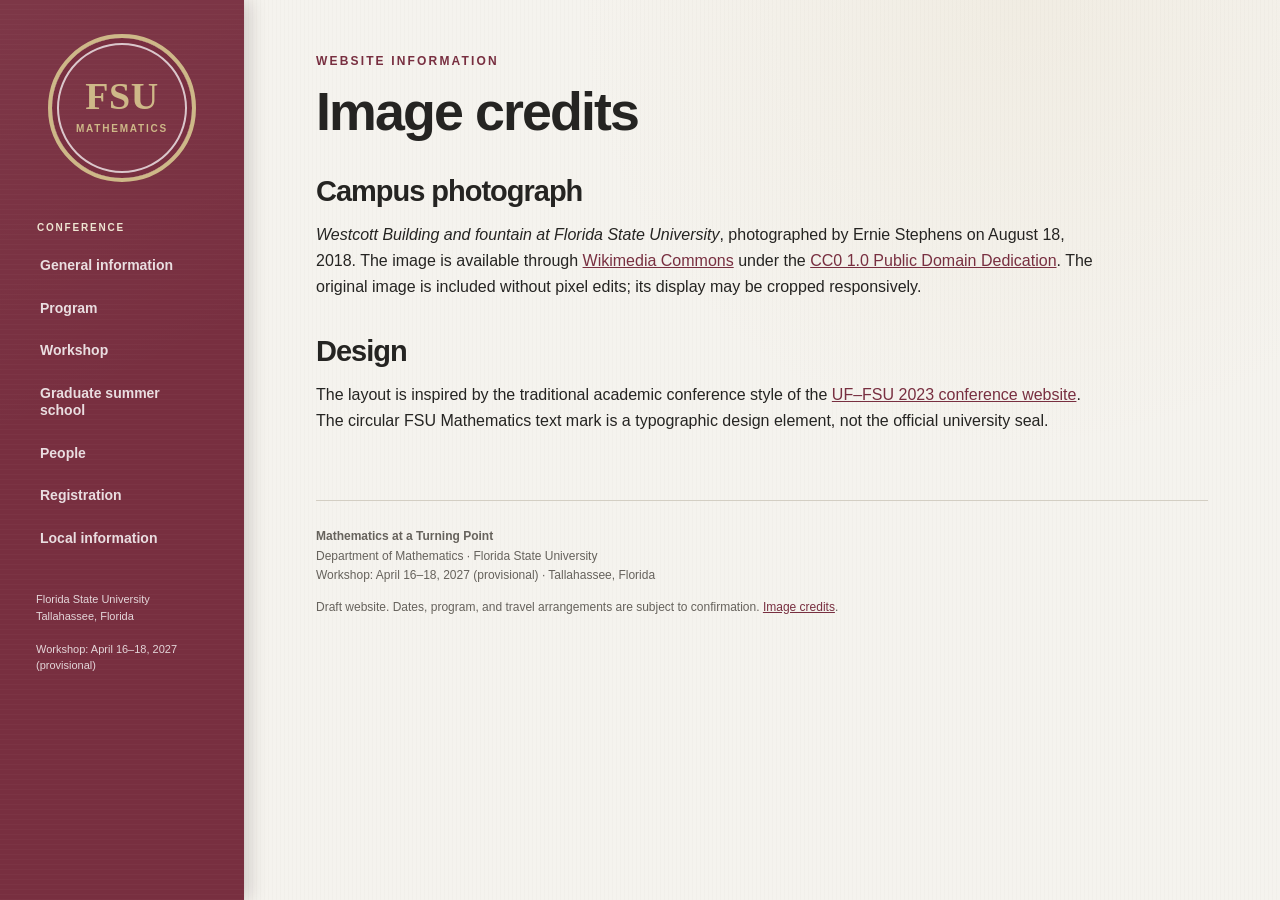
==== credits.html @ 9408c79f "Add files via upload" ====
<!doctype html>
<html lang="en">
<head>
<meta charset="utf-8">
<meta name="viewport" content="width=device-width,initial-scale=1">
<meta name="theme-color" content="#782f40">
<meta name="description" content="Image credits for Mathematics at a Turning Point, an AI and mathematics conference at Florida State University, Workshop: April 16–18, 2027 (provisional).">
<title>Image credits | Mathematics at a Turning Point</title>
<link rel="icon" href="favicon.svg" type="image/svg+xml">
<link rel="stylesheet" href="style.css">
<script src="script.js" defer>
</script>
</head>
<body>
<a class="skip-link" href="#main">Skip to content</a>
<aside class="sidebar" aria-label="Conference navigation">
<a class="mark" href="index.html" aria-label="Conference home">
<div>
<strong>FSU</strong>
<span>Mathematics</span>
</div>
</a>
<p class="nav-label">Conference</p>
<nav aria-label="Main navigation">
<a href="index.html">General information</a>
<a href="program.html">Program</a>
<a href="workshop.html">Workshop</a>
<a href="school.html">Graduate summer school</a>
<a href="participants.html">People</a>
<a href="registration.html">Registration</a>
<a href="local.html">Local information</a>
</nav>
<div class="sidebar-foot">Florida State University<br>Tallahassee, Florida<br>
<br>Workshop: April 16–18, 2027 (provisional)</div>
</aside>
<header class="mobile-head">
<a href="index.html">Mathematics at a Turning Point</a>
<button id="menu" aria-expanded="false" aria-controls="mobile-nav" type="button">Menu</button>
</header>
<nav class="mobile-nav" id="mobile-nav" aria-label="Mobile navigation">
<a href="index.html">General information</a>
<a href="program.html">Program</a>
<a href="workshop.html">Workshop</a>
<a href="school.html">Graduate summer school</a>
<a href="participants.html">People</a>
<a href="registration.html">Registration</a>
<a href="local.html">Local information</a>
</nav>
<main id="main" tabindex="-1">
<div class="page">
<article>
<p class="eyebrow">Website information</p>
<h1>Image credits</h1>
<h2 class="subheading">Campus photograph</h2>
<p>
<em>Westcott Building and fountain at Florida State University</em>, photographed by Ernie Stephens on August 18, 2018. The image is available through <a href="https://commons.wikimedia.org/wiki/File:Westcott_Building_and_fountain_at_Florida_State_University.jpg">Wikimedia Commons</a> under the <a href="https://creativecommons.org/publicdomain/zero/1.0/">CC0 1.0 Public Domain Dedication</a>. The original image is included without pixel edits; its display may be cropped responsively.</p>
<h2 class="subheading">Design</h2>
<p>The layout is inspired by the traditional academic conference style of the <a href="https://www.math.fsu.edu/~bauer/UF-FSU23/">UF–FSU 2023 conference website</a>. The circular FSU Mathematics text mark is a typographic design element, not the official university seal.</p>
</article>
<footer>
<strong>Mathematics at a Turning Point</strong>
<br>Department of Mathematics · Florida State University<br>Workshop: April 16–18, 2027 (provisional) · Tallahassee, Florida<p>Draft website. Dates, program, and travel arrangements are subject to confirmation. <a href="credits.html">Image credits</a>.</p>
</footer>
</div>
</main>
</body>
</html>
---- style.css ----
:root {
  --g:#782f40;
  --gd:#4f1c29;
  --gold:#ceb888;
  --paper:#f5f3ee;
  --ink:#252422;
  --muted:#66625c;
  --line:#d3cec3;
  --side:244px
}
* {
  box-sizing:border-box
}
html {
  scroll-behavior:smooth
}
body {
  margin:0;
  color:var(--ink);
  background:radial-gradient(circle at 80% 0%,rgba(206,184,136,.11),transparent 28rem),repeating-linear-gradient(90deg,rgba(70,60,45,.018) 0,rgba(70,60,45,.018) 1px,transparent 1px,transparent 4px),var(--paper);
  font-family:Arial,Helvetica,sans-serif;
  line-height:1.62
}
.sidebar {
  position:fixed;
  inset:0 auto 0 0;
  z-index:20;
  width:var(--side);
  overflow-y:auto;
  padding:34px 24px 28px;
  color:#fff;
  background:linear-gradient(155deg,rgba(255,255,255,.04),transparent 45%),repeating-linear-gradient(0deg,rgba(255,255,255,.025) 0,rgba(255,255,255,.025) 1px,transparent 1px,transparent 5px),var(--g);
  box-shadow:4px 0 18px rgba(37,16,21,.2)
}
.mark {
  display:grid;
  width:148px;
  height:148px;
  margin:0 auto 38px;
  place-items:center;
  border:4px solid var(--gold);
  border-radius:50%;
  box-shadow:inset 0 0 0 5px var(--g),inset 0 0 0 7px rgba(255,255,255,.72);
  color:var(--gold);
  text-align:center;
  letter-spacing:.04em
}
.mark strong {
  display:block;
  font:700 38px/.92 Georgia,serif
}
.mark span {
  display:block;
  margin-top:7px;
  font-size:10px;
  font-weight:700;
  letter-spacing:.18em;
  text-transform:uppercase
}
.nav-label {
  margin:0 0 11px 13px;
  color:var(--gold);
  font-size:10px;
  font-weight:800;
  letter-spacing:.18em;
  text-transform:uppercase
}
nav {
  display:grid;
  gap:5px
}
.sidebar nav a {
  display:block;
  padding:10px 13px;
  border-left:3px solid transparent;
  color:rgba(255,255,255,.84);
  font-size:14px;
  font-weight:700;
  line-height:1.25;
  text-decoration:none;
  transition:.18s ease
}
.sidebar nav a:hover,.sidebar nav a.active {
  border-left-color:var(--gold);
  background:rgba(255,255,255,.08);
  color:#fff
}
.sidebar-foot {
  margin:34px 12px 0;
  color:rgba(255,255,255,.62);
  font-size:11px;
  line-height:1.5
}
.mobile-head {
  display:none
}
main {
  margin-left:var(--side)
}
.page {
  width:min(100%,1120px);
  padding:66px 72px 80px
}
section {
  scroll-margin-top:24px;
  padding:0 0 76px
}
.eyebrow {
  margin:0 0 12px;
  color:var(--g);
  font-size:12px;
  font-weight:800;
  letter-spacing:.18em;
  text-transform:uppercase
}
h1,h2,h3 {
  margin-top:0;
  font-family:"Arial Narrow","Aptos Narrow",Arial,sans-serif;
  line-height:1.05
}
h1 {
  max-width:900px;
  margin-bottom:24px;
  font-size:clamp(46px,6.2vw,82px);
  font-weight:800;
  letter-spacing:-.045em
}
h2 {
  margin-bottom:26px;
  font-size:clamp(33px,4.4vw,52px);
  letter-spacing:-.035em
}
h3 {
  margin-bottom:9px;
  font-size:22px;
  letter-spacing:-.015em
}
p {
  max-width:790px
}
.lede {
  margin:0 0 25px;
  color:#55514a;
  font:21px/1.55 Georgia,"Times New Roman",serif
}
.date-line {
  margin:24px 0 7px;
  color:var(--g);
  font-size:20px;
  font-weight:800
}
.place-line {
  margin:0 0 30px;
  color:var(--muted);
  font-size:16px
}
.hero-art {
  position:relative;
  min-height:390px;
  margin:35px 0 34px;
  overflow:hidden;
  border:1px solid #c9c1b0;
  background:#d8c7a5;
  box-shadow:0 14px 35px rgba(57,43,29,.15)
}
.hero-art svg {
  display:block;
  width:100%;
  height:100%;
  min-height:390px
}
.hero-caption {
  position:absolute;
  right:20px;
  bottom:18px;
  padding:7px 11px;
  color:#fff;
  background:rgba(43,21,28,.75);
  font-size:11px;
  letter-spacing:.08em;
  text-transform:uppercase
}
.notice {
  max-width:790px;
  padding:18px 21px;
  border-left:4px solid var(--gold);
  background:rgba(255,255,255,.53)
}
.grid {
  display:grid;
  grid-template-columns:repeat(2,minmax(0,1fr));
  gap:20px
}
.card {
  padding:24px;
  border-top:4px solid var(--g);
  background:rgba(255,255,255,.55);
  box-shadow:0 7px 20px rgba(41,35,29,.06)
}
.card p {
  margin-bottom:0;
  color:#5a5650;
  font-size:15px
}
.phase-number {
  display:inline-grid;
  width:32px;
  height:32px;
  margin-bottom:15px;
  place-items:center;
  border-radius:50%;
  color:#fff;
  background:var(--g);
  font-weight:800
}
.table-wrap {
  overflow-x:auto;
  border:1px solid var(--line);
  background:rgba(255,255,255,.58)
}
table {
  width:100%;
  min-width:720px;
  border-collapse:collapse;
  font-size:14px;
  line-height:1.4
}
th,td {
  padding:13px 14px;
  border-bottom:1px solid var(--line);
  text-align:left;
  vertical-align:top
}
th {
  color:#fff;
  background:var(--g);
  font-size:12px;
  letter-spacing:.05em;
  text-transform:uppercase
}
tr:last-child td {
  border-bottom:0
}
tbody tr:nth-child(even) {
  background:rgba(206,184,136,.13)
}
td:first-child {
  width:110px;
  white-space:nowrap;
  font-weight:700
}
.program-note {
  margin:13px 0 0;
  color:var(--muted);
  font-size:13px;
  font-style:italic
}
.day-grid {
  display:grid;
  grid-template-columns:repeat(3,minmax(0,1fr));
  gap:16px
}
.day {
  min-height:250px;
  padding:24px;
  color:#fff;
  background:var(--g)
}
.day:nth-child(2) {
  background:var(--gd)
}
.day:nth-child(3) {
  color:var(--ink);
  background:var(--gold)
}
.day-label {
  margin-bottom:28px;
  font-size:11px;
  font-weight:800;
  letter-spacing:.15em;
  text-transform:uppercase;
  opacity:.78
}
.day h3 {
  font-size:27px
}
.day p {
  font-size:14px;
  line-height:1.55;
  opacity:.9
}
.timeline {
  position:relative;
  margin:30px 0 0 8px;
  padding-left:35px;
  border-left:2px solid var(--gold)
}
.moment {
  position:relative;
  margin:0 0 28px
}
.moment:before {
  position:absolute;
  top:4px;
  left:-43px;
  width:14px;
  height:14px;
  border:4px solid var(--paper);
  border-radius:50%;
  background:var(--g);
  content:""
}
.moment strong {
  display:block;
  color:var(--g)
}
.people {
  display:grid;
  grid-template-columns:repeat(3,minmax(0,1fr));
  gap:15px
}
.person {
  padding:20px;
  border:1px solid var(--line);
  background:rgba(255,255,255,.46)
}
.person strong {
  display:block;
  color:var(--g);
  font-size:17px
}
.person span {
  color:var(--muted);
  font-size:13px
}
.group-title {
  margin:34px 0 14px;
  font-size:13px;
  letter-spacing:.12em;
  text-transform:uppercase
}
.cta {
  display:flex;
  align-items:center;
  justify-content:space-between;
  gap:22px;
  padding:28px 30px;
  color:#fff;
  background:var(--g)
}
.cta h3 {
  margin-bottom:5px
}
.cta p {
  margin:0;
  color:rgba(255,255,255,.78);
  font-size:14px
}
.badge {
  flex:0 0 auto;
  padding:10px 14px;
  border:1px solid var(--gold);
  color:var(--gold);
  font-size:11px;
  font-weight:800;
  letter-spacing:.12em;
  text-transform:uppercase
}
footer {
  margin-top:10px;
  padding-top:26px;
  border-top:1px solid var(--line);
  color:var(--muted);
  font-size:12px
}

@media(max-width:880px) {
  :root {
  --side:0px
}
.sidebar {
  display:none
}
.mobile-head {
  position:sticky;
  top:0;
  z-index:30;
  display:flex;
  align-items:center;
  justify-content:space-between;
  padding:12px 18px;
  color:#fff;
  background:var(--g);
  box-shadow:0 2px 12px rgba(0,0,0,.17)
}
.mobile-head strong {
  font-size:14px
}
.mobile-head button {
  border:1px solid rgba(255,255,255,.45);
  color:#fff;
  background:transparent;
  padding:7px 10px;
  font:inherit
}
.mobile-nav {
  display:none;
  position:fixed;
  inset:50px 0 auto;
  z-index:29;
  padding:12px;
  background:var(--gd)
}
.mobile-nav.open {
  display:grid
}
.mobile-nav a {
  padding:9px 8px;
  color:#fff;
  font-size:13px;
  font-weight:700;
  text-decoration:none
}
main {
  margin-left:0
}
.page {
  padding:42px 26px 60px
}
.people {
  grid-template-columns:repeat(2,minmax(0,1fr))
}

}
@media(max-width:650px) {
  .page {
  padding-inline:20px
}
h1 {
  font-size:46px
}
.hero-art,.hero-art svg {
  min-height:285px
}
.grid,.day-grid,.people {
  grid-template-columns:1fr
}
.day {
  min-height:0
}
.cta {
  align-items:flex-start;
  flex-direction:column
}

}
@media(prefers-reduced-motion:reduce) {
  html {
  scroll-behavior:auto
}
* {
  transition:none!important
}

}


/* Latest program-summary overview and follow-up table. */
.event-facts {
  margin: 28px 0;
  border-top: 1px solid var(--line);
  border-bottom: 1px solid var(--line);
}
.event-facts > div {
  display: grid;
  grid-template-columns: 165px 1fr;
  gap: 16px;
  padding: 14px 0;
}
.event-facts > div + div { border-top: 1px solid var(--line); }
.event-facts strong { color: var(--g); }
.event-facts span { font-size: 14px; }
.follow-up-table { min-width: 530px; }
.follow-up-table tbody th {
  width: 190px;
  color: var(--ink);
  background: transparent;
  font-size: 14px;
  letter-spacing: normal;
  text-transform: none;
}
@media (max-width: 650px) {
  .event-facts > div { grid-template-columns: 1fr; gap: 3px; }
}
/* Multi-page layout additions. All assets and links work from a subdirectory. */
.mobile-nav {
  display:none
}
.mark {
  text-decoration:none
}
main {
  min-height:100vh
}
article {
  padding-bottom:40px
}
.page {
  padding-top:52px;
  max-width:1120px
}
h1 {
  font-size:clamp(40px,4.2vw,62px);
  letter-spacing:-.035em
}
h2.subheading {
  font-size:29px;
  margin:36px 0 16px
}
.campus-photo,.math-photo {
  margin:30px 0
}
.campus-photo img,.math-photo img {
  display:block;
  width:100%;
  height:auto;
  border:1px solid var(--line)
}
.campus-photo img {
  aspect-ratio:1.9;
  object-fit:cover;
  object-position:center 40%
}
figcaption {
  margin-top:8px;
  font-size:11px;
  color:var(--muted);
  line-height:1.5
}
.math-photo {
  margin-top:38px
}
.page-links {
  display:flex;
  flex-wrap:wrap;
  gap:12px 28px;
  margin:24px 0
}
.page-links a,a {
  color:var(--g)
}
.page-links a {
  font-weight:700
}
.sidebar .mark {
  color:var(--gold)
}
.table-wrap {
  max-width:100%
}
.school-table {
  min-width:630px
}
.school-table tbody th {
  width:145px;
  background:transparent;
  color:var(--ink);
  font-size:14px;
  text-transform:none;
  letter-spacing:normal
}
.school-table td:first-child {
  width:auto;
  white-space:normal
}
.school-table caption {
  text-align:left;
  padding:12px 14px;
  color:var(--muted);
  font-size:13px
}
.skip-link {
  position:fixed;
  top:-80px;
  left:15px;
  z-index:100;
  padding:10px 16px;
  background:#fff;
  border:2px solid var(--g)
}
.skip-link:focus {
  top:12px
}
a:focus-visible,button:focus-visible {
  outline:3px solid #aa863b;
  outline-offset:4px
}
.mobile-head a {
  color:#fff;
  text-decoration:none;
  font-weight:700;
  font-size:14px
}
.mobile-nav a[aria-current=page] {
  border-left:3px solid var(--gold)
}
footer p {
  margin-bottom:0
}
.nav-label {
  color:#eee5d2
}
.badge {
  color:#fff
}
.sidebar-foot {
  color:#e4d6d9
}

@media(max-width:1080px) and (min-width:881px) {
  .page {
  padding-inline:38px
}
.day-grid {
  grid-template-columns:1fr
}
.day {
  min-height:0
}
.day-label {
  margin-bottom:14px
}

}

@media(max-width:880px) {
  .mobile-nav.open {
  display:grid
}
.page {
  padding-top:34px
}
.mobile-nav {
  top:60px
}
.mobile-head {
  min-height:60px
}
.mobile-head a {
  max-width:75%
}
#main {
  scroll-margin-top:65px
}

}

@media(max-width:650px) {
  h1 {
  font-size:39px
}
.page {
  padding-inline:20px
}
.campus-photo img {
  aspect-ratio:1.5
}
.badge {
  white-space:normal
}
.mobile-head {
  gap:14px
}
.mobile-head button {
  flex-shrink:0
}

}

@media print {
  .sidebar,.mobile-head,.mobile-nav,.skip-link {
  display:none!important
}
main {
  margin:0
}
.page {
  padding:0;
  max-width:none
}
body {
  background:#fff
}
.table-wrap {
  overflow:visible
}
table {
  min-width:0
}
a {
  color:inherit
}
.card,.day {
  break-inside:avoid
}
.day {
  color:#000!important;
  background:#fff!important;
  border:1px solid #888
}
.page-links {
  display:none
}

}
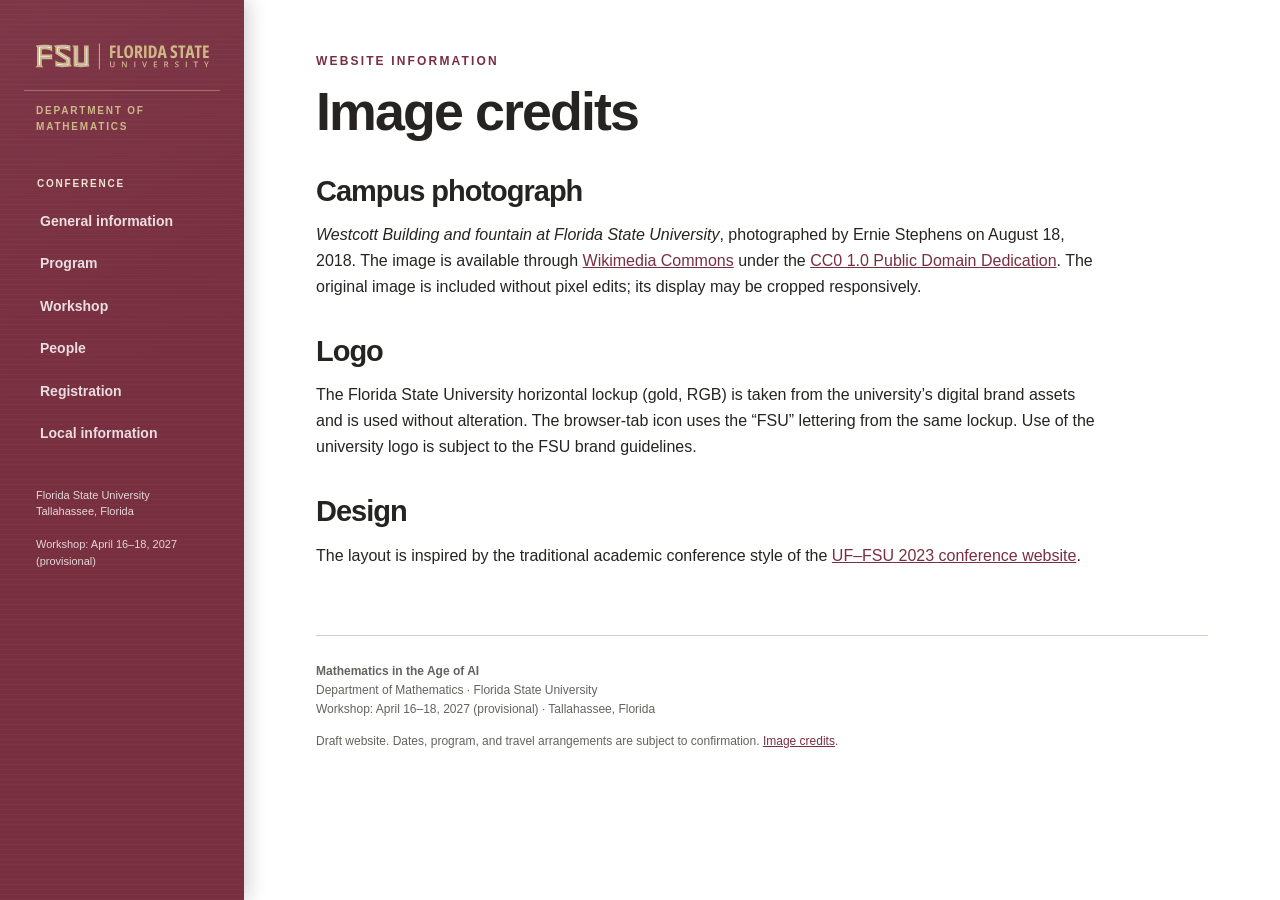
==== commit 90206a95: "Add files via upload" ====
--- a/credits.html
+++ b/credits.html
@@ -4,8 +4,8 @@
 <meta charset="utf-8">
 <meta name="viewport" content="width=device-width,initial-scale=1">
 <meta name="theme-color" content="#782f40">
-<meta name="description" content="Image credits for Mathematics at a Turning Point, an AI and mathematics conference at Florida State University, Workshop: April 16–18, 2027 (provisional).">
-<title>Image credits | Mathematics at a Turning Point</title>
+<meta name="description" content="Image credits for Mathematics in the Age of AI, an AI and mathematics conference at Florida State University, Workshop: April 16–18, 2027 (provisional).">
+<title>Image credits | Mathematics in the Age of AI</title>
 <link rel="icon" href="favicon.svg" type="image/svg+xml">
 <link rel="stylesheet" href="style.css">
 <script src="script.js" defer>
@@ -15,17 +15,14 @@
 <a class="skip-link" href="#main">Skip to content</a>
 <aside class="sidebar" aria-label="Conference navigation">
 <a class="mark" href="index.html" aria-label="Conference home">
-<div>
-<strong>FSU</strong>
-<span>Mathematics</span>
-</div>
+<img src="images/fsu-logo.svg" width="1329" height="300" alt="Florida State University">
 </a>
+<p class="dept">Department of Mathematics</p>
 <p class="nav-label">Conference</p>
 <nav aria-label="Main navigation">
 <a href="index.html">General information</a>
 <a href="program.html">Program</a>
 <a href="workshop.html">Workshop</a>
-<a href="school.html">Graduate summer school</a>
 <a href="participants.html">People</a>
 <a href="registration.html">Registration</a>
 <a href="local.html">Local information</a>
@@ -34,14 +31,13 @@
 <br>Workshop: April 16–18, 2027 (provisional)</div>
 </aside>
 <header class="mobile-head">
-<a href="index.html">Mathematics at a Turning Point</a>
+<a href="index.html"><img class="mobile-logo" src="images/fsu-logo.svg" width="1329" height="300" alt="Florida State University"><span>Mathematics in the Age of AI</span></a>
 <button id="menu" aria-expanded="false" aria-controls="mobile-nav" type="button">Menu</button>
 </header>
 <nav class="mobile-nav" id="mobile-nav" aria-label="Mobile navigation">
 <a href="index.html">General information</a>
 <a href="program.html">Program</a>
 <a href="workshop.html">Workshop</a>
-<a href="school.html">Graduate summer school</a>
 <a href="participants.html">People</a>
 <a href="registration.html">Registration</a>
 <a href="local.html">Local information</a>
@@ -54,11 +50,13 @@
 <h2 class="subheading">Campus photograph</h2>
 <p>
 <em>Westcott Building and fountain at Florida State University</em>, photographed by Ernie Stephens on August 18, 2018. The image is available through <a href="https://commons.wikimedia.org/wiki/File:Westcott_Building_and_fountain_at_Florida_State_University.jpg">Wikimedia Commons</a> under the <a href="https://creativecommons.org/publicdomain/zero/1.0/">CC0 1.0 Public Domain Dedication</a>. The original image is included without pixel edits; its display may be cropped responsively.</p>
+<h2 class="subheading">Logo</h2>
+<p>The Florida State University horizontal lockup (gold, RGB) is taken from the university’s digital brand assets and is used without alteration. The browser-tab icon uses the “FSU” lettering from the same lockup. Use of the university logo is subject to the FSU brand guidelines.</p>
 <h2 class="subheading">Design</h2>
-<p>The layout is inspired by the traditional academic conference style of the <a href="https://www.math.fsu.edu/~bauer/UF-FSU23/">UF–FSU 2023 conference website</a>. The circular FSU Mathematics text mark is a typographic design element, not the official university seal.</p>
+<p>The layout is inspired by the traditional academic conference style of the <a href="https://www.math.fsu.edu/~bauer/UF-FSU23/">UF–FSU 2023 conference website</a>.</p>
 </article>
 <footer>
-<strong>Mathematics at a Turning Point</strong>
+<strong>Mathematics in the Age of AI</strong>
 <br>Department of Mathematics · Florida State University<br>Workshop: April 16–18, 2027 (provisional) · Tallahassee, Florida<p>Draft website. Dates, program, and travel arrangements are subject to confirmation. <a href="credits.html">Image credits</a>.</p>
 </footer>
 </div>
--- a/style.css
+++ b/style.css
@@ -18,7 +18,7 @@
 body {
   margin:0;
   color:var(--ink);
-  background:radial-gradient(circle at 80% 0%,rgba(206,184,136,.11),transparent 28rem),repeating-linear-gradient(90deg,rgba(70,60,45,.018) 0,rgba(70,60,45,.018) 1px,transparent 1px,transparent 4px),var(--paper);
+  background:#fff;
   font-family:Arial,Helvetica,sans-serif;
   line-height:1.62
 }
@@ -34,25 +34,22 @@
   box-shadow:4px 0 18px rgba(37,16,21,.2)
 }
 .mark {
-  display:grid;
-  width:148px;
-  height:148px;
-  margin:0 auto 38px;
-  place-items:center;
-  border:4px solid var(--gold);
-  border-radius:50%;
-  box-shadow:inset 0 0 0 5px var(--g),inset 0 0 0 7px rgba(255,255,255,.72);
+  display:block;
+  width:100%;
+  margin:0 0 12px;
+  text-decoration:none
+}
+.mark img {
+  display:block;
+  width:100%;
+  height:auto
+}
+.sidebar .dept {
+  max-width:none;
+  margin:0 0 40px;
+  padding:12px 0 0 12px;
+  border-top:1px solid rgba(206,184,136,.45);
   color:var(--gold);
-  text-align:center;
-  letter-spacing:.04em
-}
-.mark strong {
-  display:block;
-  font:700 38px/.92 Georgia,serif
-}
-.mark span {
-  display:block;
-  margin-top:7px;
   font-size:10px;
   font-weight:700;
   letter-spacing:.18em;
@@ -185,7 +182,7 @@
   max-width:790px;
   padding:18px 21px;
   border-left:4px solid var(--gold);
-  background:rgba(255,255,255,.53)
+  background:rgba(206,184,136,.14)
 }
 .grid {
   display:grid;
@@ -497,9 +494,6 @@
 .mobile-nav {
   display:none
 }
-.mark {
-  text-decoration:none
-}
 main {
   min-height:100vh
 }
@@ -553,32 +547,8 @@
 .page-links a {
   font-weight:700
 }
-.sidebar .mark {
-  color:var(--gold)
-}
 .table-wrap {
   max-width:100%
-}
-.school-table {
-  min-width:630px
-}
-.school-table tbody th {
-  width:145px;
-  background:transparent;
-  color:var(--ink);
-  font-size:14px;
-  text-transform:none;
-  letter-spacing:normal
-}
-.school-table td:first-child {
-  width:auto;
-  white-space:normal
-}
-.school-table caption {
-  text-align:left;
-  padding:12px 14px;
-  color:var(--muted);
-  font-size:13px
 }
 .skip-link {
   position:fixed;
@@ -597,10 +567,21 @@
   outline-offset:4px
 }
 .mobile-head a {
+  display:flex;
+  flex-direction:column;
+  align-items:flex-start;
+  gap:4px;
   color:#fff;
   text-decoration:none;
   font-weight:700;
-  font-size:14px
+  font-size:13px;
+  line-height:1.2
+}
+.mobile-logo {
+  display:block;
+  width:auto;
+  height:22px;
+  margin-left:-5px
 }
 .mobile-nav a[aria-current=page] {
   border-left:3px solid var(--gold)
@@ -642,7 +623,7 @@
   padding-top:34px
 }
 .mobile-nav {
-  top:60px
+  top:66px
 }
 .mobile-head {
   min-height:60px
@@ -715,3 +696,29 @@
 
 }
 
+
+/* Smaller campus photo and support list. */
+.campus-photo {
+  max-width:600px
+}
+.campus-photo img {
+  aspect-ratio:1.5
+}
+.support-list {
+  max-width:790px;
+  margin:0 0 16px;
+  padding-left:22px
+}
+.support-list li {
+  margin:0 0 4px
+}
+
+/* Embedded registration form. */
+.form-embed {
+  display:block;
+  width:100%;
+  max-width:790px;
+  height:1500px;
+  margin:10px 0 24px;
+  border:0
+}
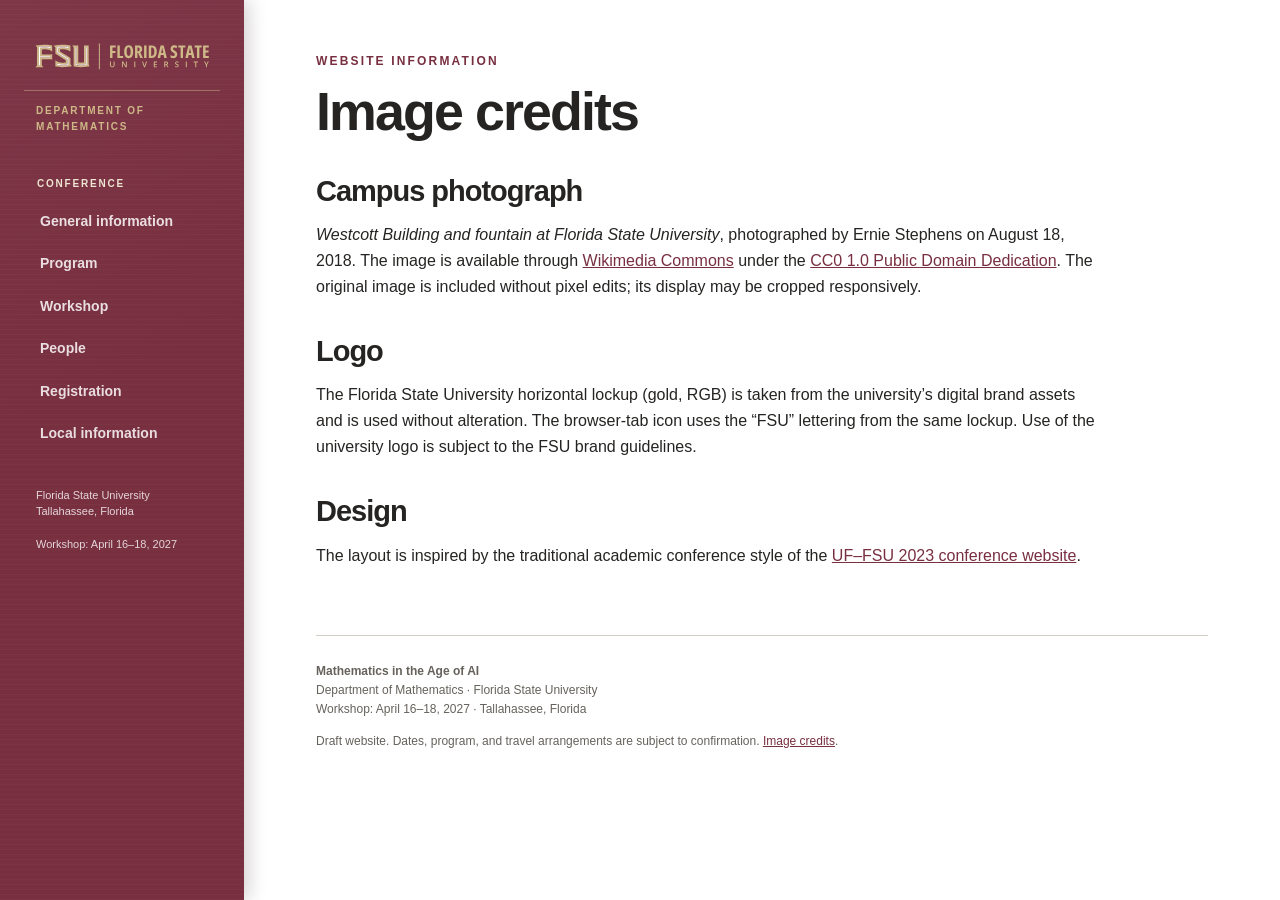
==== commit d8ea102a: "Add files via upload" ====
--- a/credits.html
+++ b/credits.html
@@ -4,7 +4,7 @@
 <meta charset="utf-8">
 <meta name="viewport" content="width=device-width,initial-scale=1">
 <meta name="theme-color" content="#782f40">
-<meta name="description" content="Image credits for Mathematics in the Age of AI, an AI and mathematics conference at Florida State University, Workshop: April 16–18, 2027 (provisional).">
+<meta name="description" content="Image credits for Mathematics in the Age of AI, an AI and mathematics conference at Florida State University, Workshop: April 16–18, 2027.">
 <title>Image credits | Mathematics in the Age of AI</title>
 <link rel="icon" href="favicon.svg" type="image/svg+xml">
 <link rel="stylesheet" href="style.css">
@@ -28,7 +28,7 @@
 <a href="local.html">Local information</a>
 </nav>
 <div class="sidebar-foot">Florida State University<br>Tallahassee, Florida<br>
-<br>Workshop: April 16–18, 2027 (provisional)</div>
+<br>Workshop: April 16–18, 2027</div>
 </aside>
 <header class="mobile-head">
 <a href="index.html"><img class="mobile-logo" src="images/fsu-logo.svg" width="1329" height="300" alt="Florida State University"><span>Mathematics in the Age of AI</span></a>
@@ -57,7 +57,7 @@
 </article>
 <footer>
 <strong>Mathematics in the Age of AI</strong>
-<br>Department of Mathematics · Florida State University<br>Workshop: April 16–18, 2027 (provisional) · Tallahassee, Florida<p>Draft website. Dates, program, and travel arrangements are subject to confirmation. <a href="credits.html">Image credits</a>.</p>
+<br>Department of Mathematics · Florida State University<br>Workshop: April 16–18, 2027 · Tallahassee, Florida<p>Draft website. Dates, program, and travel arrangements are subject to confirmation. <a href="credits.html">Image credits</a>.</p>
 </footer>
 </div>
 </main>
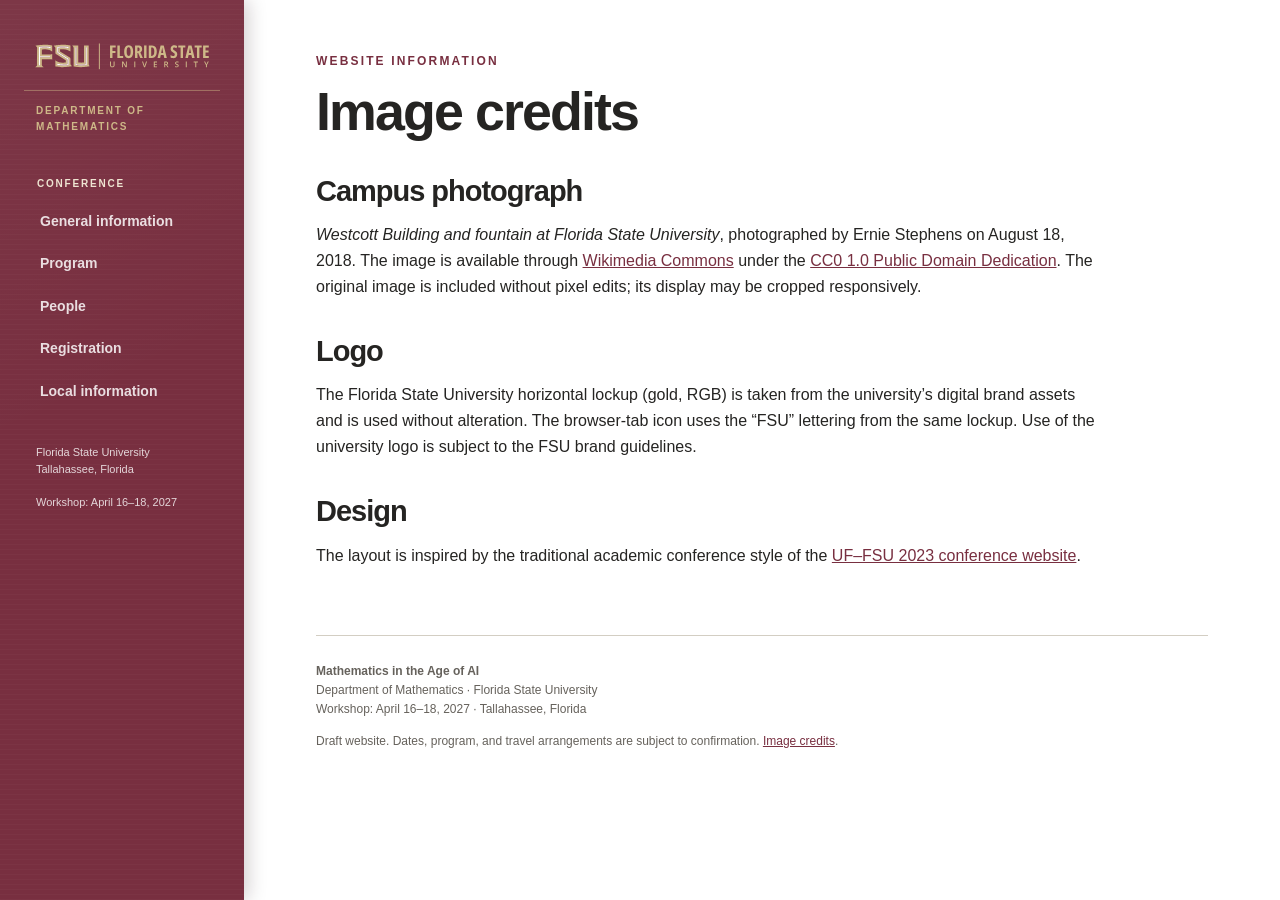
==== commit f5152648: "Add files via upload" ====
--- a/credits.html
+++ b/credits.html
@@ -22,7 +22,6 @@
 <nav aria-label="Main navigation">
 <a href="index.html">General information</a>
 <a href="program.html">Program</a>
-<a href="workshop.html">Workshop</a>
 <a href="participants.html">People</a>
 <a href="registration.html">Registration</a>
 <a href="local.html">Local information</a>
@@ -37,7 +36,6 @@
 <nav class="mobile-nav" id="mobile-nav" aria-label="Mobile navigation">
 <a href="index.html">General information</a>
 <a href="program.html">Program</a>
-<a href="workshop.html">Workshop</a>
 <a href="participants.html">People</a>
 <a href="registration.html">Registration</a>
 <a href="local.html">Local information</a>
--- a/style.css
+++ b/style.css
@@ -722,3 +722,51 @@
   margin:10px 0 24px;
   border:0
 }
+
+/* Speaker cards. */
+.speakers {
+  display:grid;
+  grid-template-columns:repeat(2,minmax(0,1fr));
+  gap:16px
+}
+.speaker {
+  display:grid;
+  grid-template-columns:88px minmax(0,1fr);
+  gap:18px;
+  padding:20px;
+  border:1px solid var(--line);
+  background:#fff
+}
+.speaker .photo {
+  display:grid;
+  width:88px;
+  height:88px;
+  place-items:center;
+  border-radius:50%;
+  object-fit:cover;
+  color:var(--gold);
+  background:var(--g);
+  font:700 26px Georgia,serif;
+  letter-spacing:.04em
+}
+.speaker strong {
+  display:block;
+  color:var(--g);
+  font-size:17px
+}
+.speaker span {
+  display:block;
+  color:var(--muted);
+  font-size:13px
+}
+.speaker p {
+  margin:10px 0 0;
+  font-size:14px;
+  line-height:1.55
+}
+@media(max-width:880px) {
+  .speakers { grid-template-columns:1fr }
+}
+@media(max-width:480px) {
+  .speaker { grid-template-columns:1fr }
+}
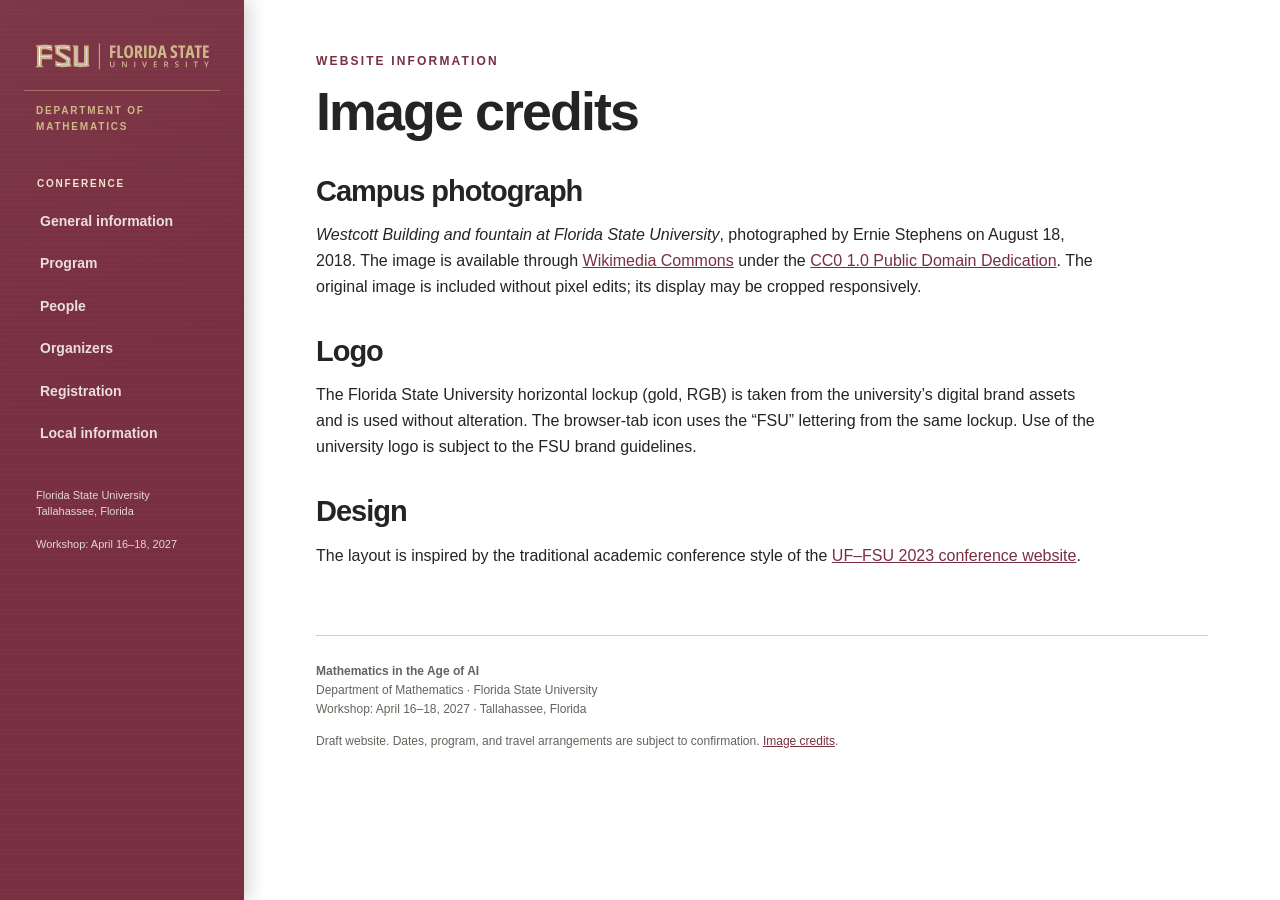
==== commit 3c33c4bc: "Add files via upload" ====
--- a/credits.html
+++ b/credits.html
@@ -23,6 +23,7 @@
 <a href="index.html">General information</a>
 <a href="program.html">Program</a>
 <a href="participants.html">People</a>
+<a href="organizers.html">Organizers</a>
 <a href="registration.html">Registration</a>
 <a href="local.html">Local information</a>
 </nav>
@@ -37,6 +38,7 @@
 <a href="index.html">General information</a>
 <a href="program.html">Program</a>
 <a href="participants.html">People</a>
+<a href="organizers.html">Organizers</a>
 <a href="registration.html">Registration</a>
 <a href="local.html">Local information</a>
 </nav>
--- a/style.css
+++ b/style.css
@@ -770,3 +770,121 @@
 @media(max-width:480px) {
   .speaker { grid-template-columns:1fr }
 }
+
+/* Registration form. */
+.reg-form {
+  max-width:790px;
+  margin:10px 0 28px
+}
+.reg-note {
+  margin:0 0 22px;
+  color:var(--muted);
+  font-size:13px
+}
+.reg-form .req {
+  color:var(--g)
+}
+.reg-form .field {
+  margin:0 0 22px;
+  padding:0;
+  border:0
+}
+.reg-form label,
+.reg-form legend {
+  display:block;
+  margin:0 0 7px;
+  padding:0;
+  color:var(--ink);
+  font-size:14px;
+  font-weight:700
+}
+.reg-form .hint {
+  color:var(--muted);
+  font-size:13px;
+  font-weight:400
+}
+.reg-form input[type=text],
+.reg-form input[type=email],
+.reg-form select,
+.reg-form textarea {
+  display:block;
+  width:100%;
+  padding:11px 12px;
+  border:1px solid #b9b3a6;
+  border-radius:0;
+  color:var(--ink);
+  background:#fff;
+  font:inherit;
+  font-size:15px
+}
+.reg-form textarea {
+  min-height:100px;
+  resize:vertical
+}
+.reg-form input:focus,
+.reg-form select:focus,
+.reg-form textarea:focus {
+  border-color:var(--g);
+  outline:3px solid rgba(120,47,64,.25);
+  outline-offset:0
+}
+.reg-form .choice {
+  display:flex;
+  align-items:flex-start;
+  gap:10px;
+  margin:0 0 9px;
+  font-weight:400;
+  cursor:pointer
+}
+.reg-form .choice input {
+  flex:0 0 auto;
+  width:17px;
+  height:17px;
+  margin:3px 0 0;
+  accent-color:var(--g)
+}
+.reg-form [hidden],
+.reg-status[hidden] {
+  display:none!important
+}
+.reg-form .hp {
+  position:absolute;
+  left:-9999px;
+  width:1px;
+  height:1px;
+  overflow:hidden
+}
+.reg-submit {
+  padding:13px 26px;
+  border:0;
+  color:#fff;
+  background:var(--g);
+  font:inherit;
+  font-size:15px;
+  font-weight:700;
+  letter-spacing:.04em;
+  cursor:pointer
+}
+.reg-submit:hover {
+  background:var(--gd)
+}
+.reg-submit:disabled {
+  opacity:.6;
+  cursor:default
+}
+.reg-status {
+  margin:16px 0 0;
+  padding:12px 16px;
+  border-left:4px solid var(--gold);
+  background:rgba(206,184,136,.14);
+  font-size:14px
+}
+.reg-status.error {
+  border-left-color:var(--g);
+  background:rgba(120,47,64,.08)
+}
+
+.speaker strong a { color:var(--g); text-decoration:none; }
+.speaker strong a:hover, .speaker strong a:focus { text-decoration:underline; }
+
+.person a { display:block; margin-top:6px; font-size:14px; overflow-wrap:anywhere; }
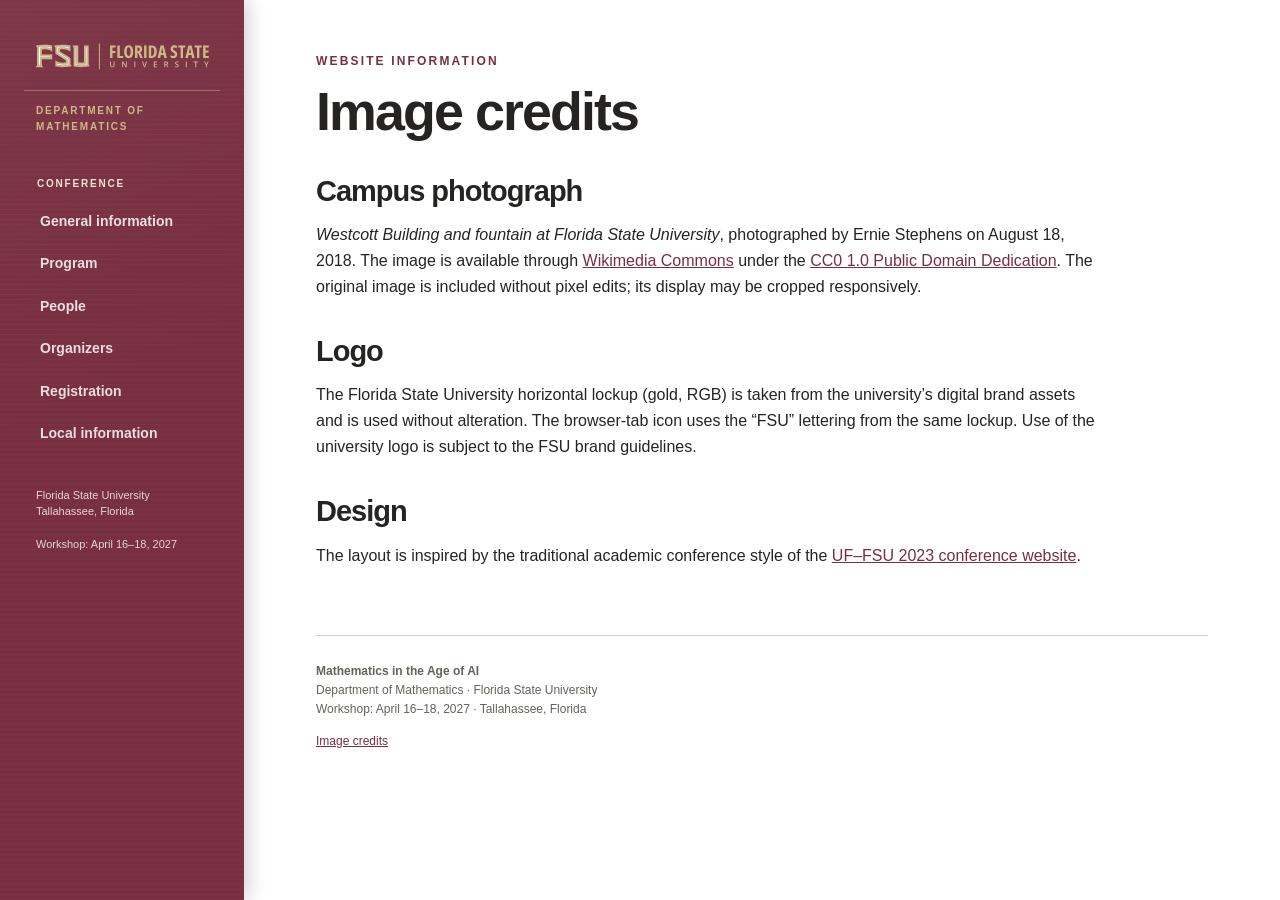
==== commit 7309448f: "Add files via upload" ====
--- a/credits.html
+++ b/credits.html
@@ -57,7 +57,7 @@
 </article>
 <footer>
 <strong>Mathematics in the Age of AI</strong>
-<br>Department of Mathematics · Florida State University<br>Workshop: April 16–18, 2027 · Tallahassee, Florida<p>Draft website. Dates, program, and travel arrangements are subject to confirmation. <a href="credits.html">Image credits</a>.</p>
+<br>Department of Mathematics · Florida State University<br>Workshop: April 16–18, 2027 · Tallahassee, Florida<p><a href="credits.html">Image credits</a></p>
 </footer>
 </div>
 </main>
--- a/style.css
+++ b/style.css
@@ -888,3 +888,5 @@
 .speaker strong a:hover, .speaker strong a:focus { text-decoration:underline; }
 
 .person a { display:block; margin-top:6px; font-size:14px; overflow-wrap:anywhere; }
+
+.speaker img.photo { display:block; background:var(--line); }
